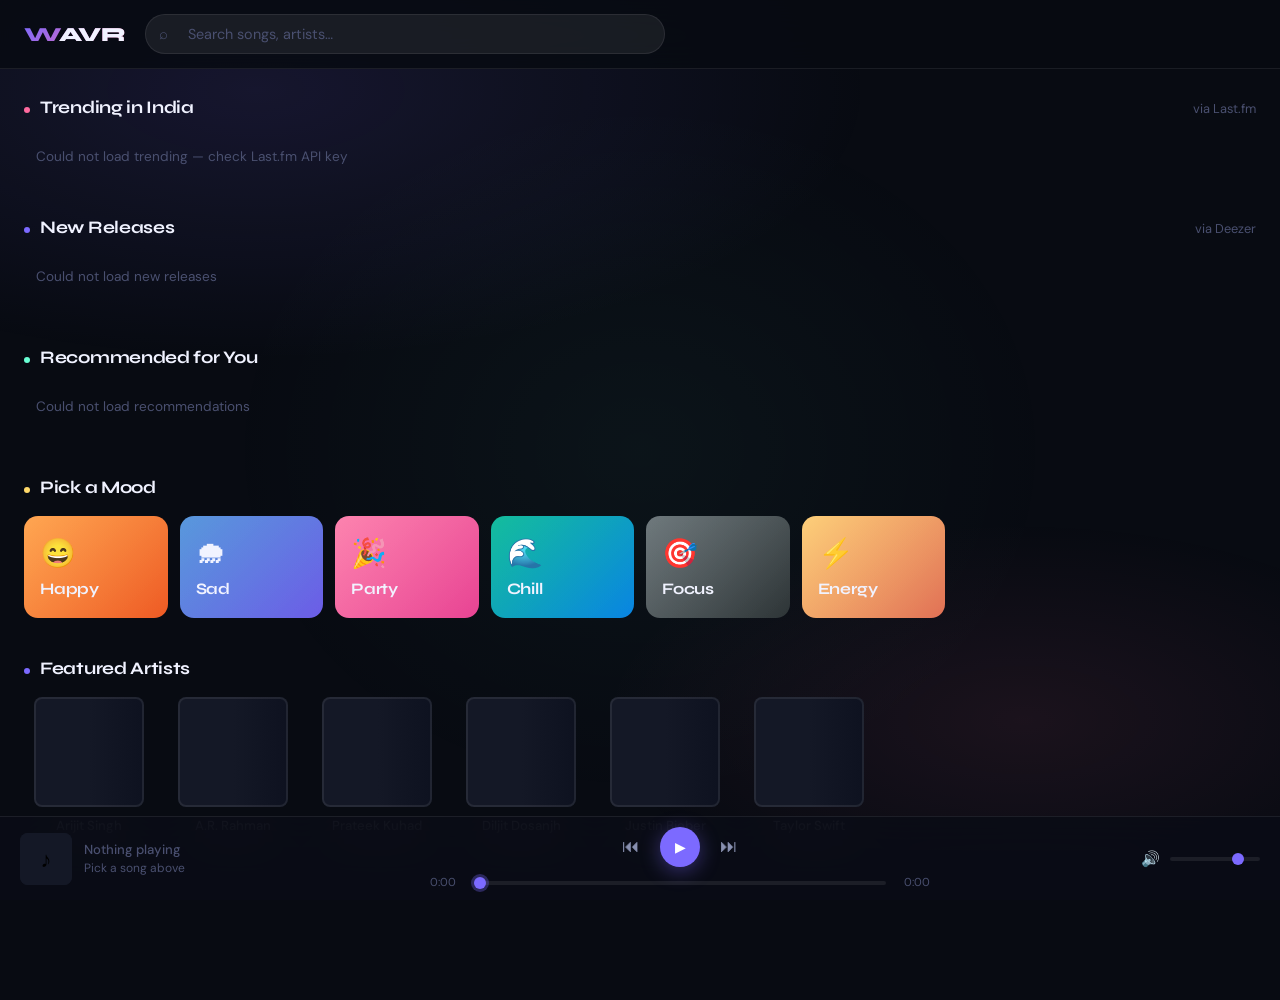
==== index.html @ fa59030a "first commit" ====
<!DOCTYPE html>
<html lang="en">
<head>
  <meta charset="UTF-8" />
  <meta name="viewport" content="width=device-width, initial-scale=1.0" />
  <title>WAVR — Your Music</title>
  <meta name="description" content="Personal music streaming powered by Last.fm & YouTube" />
  <link rel="stylesheet" href="style.css" />

  <!-- Preconnect for perf -->
  <link rel="preconnect" href="https://fonts.googleapis.com" />
  <link rel="preconnect" href="https://fonts.gstatic.com" crossorigin />

  <!-- YouTube IFrame API (loaded async) -->
  <script src="https://www.youtube.com/iframe_api"></script>
</head>
<body>

<!-- ── TOP BAR ───────────────────────────────────────────── -->
<header id="topbar">
  <div class="logo">W<span>AVR</span></div>

  <div id="search-wrap">
    <span class="search-icon">⌕</span>
    <input
      id="search-input"
      type="text"
      placeholder="Search songs, artists…"
      autocomplete="off"
      spellcheck="false"
    />
    <div id="search-results-dropdown"></div>
  </div>
</header>

<!-- ── MAIN CONTENT ──────────────────────────────────────── -->
<main id="main">

  <!-- Trending in India -->
  <section class="section">
    <div class="section-header">
      <span class="section-dot dot-pink"></span>
      <h2 class="section-title">Trending in India</h2>
      <span class="section-sub">via Last.fm</span>
    </div>
    <div id="trending-list">
      <div class="skeleton-list">
        <div class="list-track"><span class="lt-num">1</span><div class="lt-cover skeleton"></div><div class="lt-info"><div class="skeleton" style="height:12px;width:140px;border-radius:4px"></div><div class="skeleton" style="height:10px;width:90px;border-radius:4px;margin-top:6px"></div></div></div>
        <div class="list-track"><span class="lt-num">2</span><div class="lt-cover skeleton"></div><div class="lt-info"><div class="skeleton" style="height:12px;width:120px;border-radius:4px"></div><div class="skeleton" style="height:10px;width:80px;border-radius:4px;margin-top:6px"></div></div></div>
        <div class="list-track"><span class="lt-num">3</span><div class="lt-cover skeleton"></div><div class="lt-info"><div class="skeleton" style="height:12px;width:150px;border-radius:4px"></div><div class="skeleton" style="height:10px;width:100px;border-radius:4px;margin-top:6px"></div></div></div>
        <div class="list-track"><span class="lt-num">4</span><div class="lt-cover skeleton"></div><div class="lt-info"><div class="skeleton" style="height:12px;width:130px;border-radius:4px"></div><div class="skeleton" style="height:10px;width:90px;border-radius:4px;margin-top:6px"></div></div></div>
        <div class="list-track"><span class="lt-num">5</span><div class="lt-cover skeleton"></div><div class="lt-info"><div class="skeleton" style="height:12px;width:110px;border-radius:4px"></div><div class="skeleton" style="height:10px;width:70px;border-radius:4px;margin-top:6px"></div></div></div>
        <div class="list-track"><span class="lt-num">6</span><div class="lt-cover skeleton"></div><div class="lt-info"><div class="skeleton" style="height:12px;width:140px;border-radius:4px"></div><div class="skeleton" style="height:10px;width:90px;border-radius:4px;margin-top:6px"></div></div></div>
      </div>
    </div>
  </section>

  <!-- New Releases -->
  <section class="section">
    <div class="section-header">
      <span class="section-dot dot-purple"></span>
      <h2 class="section-title">New Releases</h2>
      <span class="section-sub">via Deezer</span>
    </div>
    <div class="scroll-row" id="new-releases-row">
      <div class="track-card"><div class="skeleton sk-cover"></div><div class="skeleton sk-text-l"></div><div class="skeleton sk-text-s"></div></div>
      <div class="track-card"><div class="skeleton sk-cover"></div><div class="skeleton sk-text-l"></div><div class="skeleton sk-text-s"></div></div>
      <div class="track-card"><div class="skeleton sk-cover"></div><div class="skeleton sk-text-l"></div><div class="skeleton sk-text-s"></div></div>
      <div class="track-card"><div class="skeleton sk-cover"></div><div class="skeleton sk-text-l"></div><div class="skeleton sk-text-s"></div></div>
      <div class="track-card"><div class="skeleton sk-cover"></div><div class="skeleton sk-text-l"></div><div class="skeleton sk-text-s"></div></div>
      <div class="track-card"><div class="skeleton sk-cover"></div><div class="skeleton sk-text-l"></div><div class="skeleton sk-text-s"></div></div>
    </div>
  </section>

  <!-- Recommended -->
  <section class="section">
    <div class="section-header">
      <span class="section-dot dot-green"></span>
      <h2 class="section-title">Recommended for You</h2>
    </div>
    <div class="scroll-row" id="recommended-row">
      <div class="track-card"><div class="skeleton sk-cover"></div><div class="skeleton sk-text-l"></div><div class="skeleton sk-text-s"></div></div>
      <div class="track-card"><div class="skeleton sk-cover"></div><div class="skeleton sk-text-l"></div><div class="skeleton sk-text-s"></div></div>
      <div class="track-card"><div class="skeleton sk-cover"></div><div class="skeleton sk-text-l"></div><div class="skeleton sk-text-s"></div></div>
      <div class="track-card"><div class="skeleton sk-cover"></div><div class="skeleton sk-text-l"></div><div class="skeleton sk-text-s"></div></div>
      <div class="track-card"><div class="skeleton sk-cover"></div><div class="skeleton sk-text-l"></div><div class="skeleton sk-text-s"></div></div>
      <div class="track-card"><div class="skeleton sk-cover"></div><div class="skeleton sk-text-l"></div><div class="skeleton sk-text-s"></div></div>
    </div>
  </section>

  <!-- Mood Rows -->
  <section class="section">
    <div class="section-header">
      <span class="section-dot dot-yellow"></span>
      <h2 class="section-title">Pick a Mood</h2>
    </div>
    <div class="mood-grid">
      <div class="mood-card mood-happy" onclick="playMood('happy')">
        <span class="mood-emoji">😄</span>Happy
      </div>
      <div class="mood-card mood-sad" onclick="playMood('sad')">
        <span class="mood-emoji">🌧</span>Sad
      </div>
      <div class="mood-card mood-party" onclick="playMood('party')">
        <span class="mood-emoji">🎉</span>Party
      </div>
      <div class="mood-card mood-chill" onclick="playMood('chill')">
        <span class="mood-emoji">🌊</span>Chill
      </div>
      <div class="mood-card mood-focus" onclick="playMood('focus')">
        <span class="mood-emoji">🎯</span>Focus
      </div>
      <div class="mood-card mood-energy" onclick="playMood('energy')">
        <span class="mood-emoji">⚡</span>Energy
      </div>
    </div>
  </section>

  <!-- Featured Artists -->
  <section class="section">
    <div class="section-header">
      <span class="section-dot dot-purple"></span>
      <h2 class="section-title">Featured Artists</h2>
    </div>
    <div class="scroll-row" id="artists-row">
      <div class="artist-card"><div class="artist-avatar skeleton"></div><div class="skeleton" style="height:11px;width:80px;border-radius:4px;margin:0 auto"></div></div>
      <div class="artist-card"><div class="artist-avatar skeleton"></div><div class="skeleton" style="height:11px;width:80px;border-radius:4px;margin:0 auto"></div></div>
      <div class="artist-card"><div class="artist-avatar skeleton"></div><div class="skeleton" style="height:11px;width:80px;border-radius:4px;margin:0 auto"></div></div>
      <div class="artist-card"><div class="artist-avatar skeleton"></div><div class="skeleton" style="height:11px;width:80px;border-radius:4px;margin:0 auto"></div></div>
      <div class="artist-card"><div class="artist-avatar skeleton"></div><div class="skeleton" style="height:11px;width:80px;border-radius:4px;margin:0 auto"></div></div>
      <div class="artist-card"><div class="artist-avatar skeleton"></div><div class="skeleton" style="height:11px;width:80px;border-radius:4px;margin:0 auto"></div></div>
    </div>
  </section>

</main>

<!-- ── PLAYER BAR ─────────────────────────────────────────── -->
<div id="player">

  <!-- Left: track info -->
  <div class="player-left">
    <img id="player-cover" src="data:image/svg+xml,<svg xmlns='http://www.w3.org/2000/svg' width='52' height='52'><rect fill='%23141826' width='52' height='52'/><text x='50%' y='55%' font-size='22' text-anchor='middle' dominant-baseline='middle'>♪</text></svg>" alt="cover" />
    <div class="player-track-info">
      <div id="player-title" style="color:var(--text3);font-size:.82rem">Nothing playing</div>
      <div id="player-artist" style="color:var(--text3);font-size:.75rem">Pick a song above</div>
    </div>
  </div>

  <!-- Center: controls + progress -->
  <div class="player-center">
    <div class="player-controls">
      <button class="ctrl-btn" id="prev-btn" title="Previous">⏮</button>
      <button id="play-btn" title="Play / Pause">▶</button>
      <button class="ctrl-btn" id="next-btn" title="Next">⏭</button>
    </div>
    <div class="player-progress">
      <span class="time-label" id="time-current">0:00</span>
      <input type="range" id="progress-bar" min="0" max="100" value="0" />
      <span class="time-label" id="time-total">0:00</span>
    </div>
  </div>

  <!-- Right: volume -->
  <div class="player-right">
    <span class="vol-icon">🔊</span>
    <input type="range" id="volume-bar" min="0" max="100" value="80" />
  </div>

</div>

<!-- YouTube player target — must NOT be display:none, hidden via CSS position trick -->
<div id="yt-frame"></div>

<!-- Toast -->
<div id="toast"></div>

<!-- Scripts -->
<script src="config.js"></script>
<script src="app.js"></script>

</body>
</html>
---- style.css ----
@import url('https://fonts.googleapis.com/css2?family=Syne:wght@400;600;700;800&family=DM+Sans:ital,wght@0,300;0,400;0,500;1,300&display=swap');

:root {
  --bg: #080b12;
  --bg2: #0e1220;
  --bg3: #141826;
  --surface: rgba(255,255,255,0.04);
  --surface2: rgba(255,255,255,0.07);
  --border: rgba(255,255,255,0.08);
  --accent: #7c6aff;
  --accent2: #ff6a9f;
  --accent3: #6affd4;
  --text: #f0f2ff;
  --text2: #8890b0;
  --text3: #4a5070;
  --player-h: 84px;
  --radius: 14px;
  --radius-sm: 8px;
}

*, *::before, *::after { box-sizing: border-box; margin: 0; padding: 0; }

html { scroll-behavior: smooth; }

body {
  font-family: 'DM Sans', sans-serif;
  background: var(--bg);
  color: var(--text);
  min-height: 100vh;
  padding-bottom: calc(var(--player-h) + 20px);
  overflow-x: hidden;
}

/* ── BACKGROUND MESH ── */
body::before {
  content: '';
  position: fixed;
  inset: 0;
  background:
    radial-gradient(ellipse 80% 50% at 20% 10%, rgba(124,106,255,0.12) 0%, transparent 60%),
    radial-gradient(ellipse 60% 40% at 80% 80%, rgba(255,106,159,0.08) 0%, transparent 55%),
    radial-gradient(ellipse 50% 60% at 50% 50%, rgba(106,255,212,0.04) 0%, transparent 65%);
  pointer-events: none;
  z-index: 0;
}

/* ── SCROLLBAR ── */
::-webkit-scrollbar { width: 4px; }
::-webkit-scrollbar-track { background: transparent; }
::-webkit-scrollbar-thumb { background: var(--border); border-radius: 2px; }

/* ── TOPBAR ── */
#topbar {
  position: sticky;
  top: 0;
  z-index: 100;
  background: rgba(8,11,18,0.85);
  backdrop-filter: blur(20px);
  -webkit-backdrop-filter: blur(20px);
  border-bottom: 1px solid var(--border);
  padding: 14px 24px;
  display: flex;
  align-items: center;
  gap: 20px;
}

.logo {
  font-family: 'Syne', sans-serif;
  font-weight: 800;
  font-size: 1.25rem;
  letter-spacing: -0.5px;
  background: linear-gradient(135deg, var(--accent), var(--accent2));
  -webkit-background-clip: text;
  -webkit-text-fill-color: transparent;
  background-clip: text;
  white-space: nowrap;
  flex-shrink: 0;
}

.logo span { -webkit-text-fill-color: var(--text); }

/* ── SEARCH ── */
#search-wrap {
  position: relative;
  flex: 1;
  max-width: 520px;
}

#search-input {
  width: 100%;
  background: var(--surface2);
  border: 1px solid var(--border);
  border-radius: 50px;
  padding: 10px 18px 10px 42px;
  color: var(--text);
  font-family: 'DM Sans', sans-serif;
  font-size: 0.9rem;
  outline: none;
  transition: border-color 0.2s, background 0.2s;
}

#search-input::placeholder { color: var(--text3); }
#search-input:focus { border-color: var(--accent); background: rgba(124,106,255,0.08); }

.search-icon {
  position: absolute;
  left: 14px;
  top: 50%;
  transform: translateY(-50%);
  color: var(--text3);
  pointer-events: none;
  font-size: 0.95rem;
}

#search-results-dropdown {
  position: absolute;
  top: calc(100% + 8px);
  left: 0; right: 0;
  background: var(--bg2);
  border: 1px solid var(--border);
  border-radius: var(--radius);
  max-height: 380px;
  overflow-y: auto;
  z-index: 200;
  display: none;
  box-shadow: 0 20px 60px rgba(0,0,0,0.6);
}

#search-results-dropdown.open { display: block; }

.search-result-item {
  display: flex;
  align-items: center;
  gap: 12px;
  padding: 10px 14px;
  cursor: pointer;
  transition: background 0.15s;
  border-bottom: 1px solid var(--border);
}
.search-result-item:last-child { border-bottom: none; }
.search-result-item:hover { background: var(--surface2); }

.sri-cover {
  width: 42px; height: 42px;
  border-radius: 6px;
  object-fit: cover;
  flex-shrink: 0;
  background: var(--bg3);
}

.sri-info { overflow: hidden; }
.sri-name { font-size: 0.88rem; font-weight: 500; white-space: nowrap; overflow: hidden; text-overflow: ellipsis; }
.sri-artist { font-size: 0.78rem; color: var(--text2); white-space: nowrap; overflow: hidden; text-overflow: ellipsis; }

/* ── MAIN ── */
#main {
  position: relative;
  z-index: 1;
  padding: 28px 24px 12px;
  max-width: 1400px;
  margin: 0 auto;
}

/* ── SECTION ── */
.section { margin-bottom: 40px; }

.section-header {
  display: flex;
  align-items: baseline;
  gap: 10px;
  margin-bottom: 18px;
}

.section-title {
  font-family: 'Syne', sans-serif;
  font-weight: 700;
  font-size: 1.1rem;
  letter-spacing: -0.3px;
}

.section-dot {
  width: 6px; height: 6px;
  border-radius: 50%;
  flex-shrink: 0;
}

.dot-purple { background: var(--accent); }
.dot-pink   { background: var(--accent2); }
.dot-green  { background: var(--accent3); }
.dot-yellow { background: #ffd96a; }

.section-sub {
  font-size: 0.8rem;
  color: var(--text3);
  margin-left: auto;
  cursor: pointer;
  transition: color 0.2s;
}
.section-sub:hover { color: var(--accent); }

/* ── HORIZONTAL SCROLL ROW ── */
.scroll-row {
  display: flex;
  gap: 14px;
  overflow-x: auto;
  padding-bottom: 10px;
  scrollbar-width: none;
  -ms-overflow-style: none;
}
.scroll-row::-webkit-scrollbar { display: none; }

/* ── TRACK CARD ── */
.track-card {
  flex-shrink: 0;
  width: 160px;
  cursor: pointer;
  transition: transform 0.2s;
}
.track-card:hover { transform: translateY(-4px); }
.track-card:hover .track-card-cover-wrap::after { opacity: 1; }

.track-card-cover-wrap {
  position: relative;
  width: 160px; height: 160px;
  border-radius: var(--radius);
  overflow: hidden;
  margin-bottom: 10px;
  background: var(--bg3);
}

.track-card-cover-wrap::after {
  content: '▶';
  position: absolute;
  inset: 0;
  display: flex;
  align-items: center;
  justify-content: center;
  font-size: 2rem;
  background: rgba(0,0,0,0.5);
  opacity: 0;
  transition: opacity 0.2s;
  color: #fff;
}

.track-card img {
  width: 100%; height: 100%;
  object-fit: cover;
  display: block;
}

.track-card-name {
  font-size: 0.85rem;
  font-weight: 500;
  white-space: nowrap;
  overflow: hidden;
  text-overflow: ellipsis;
}

.track-card-artist {
  font-size: 0.78rem;
  color: var(--text2);
  white-space: nowrap;
  overflow: hidden;
  text-overflow: ellipsis;
  margin-top: 2px;
}

/* ── MOOD GRID ── */
.mood-grid {
  display: grid;
  grid-template-columns: repeat(auto-fill, minmax(130px, 1fr));
  gap: 12px;
}

.mood-card {
  border-radius: var(--radius);
  padding: 20px 16px;
  cursor: pointer;
  font-family: 'Syne', sans-serif;
  font-weight: 700;
  font-size: 1rem;
  letter-spacing: -0.2px;
  transition: transform 0.2s, filter 0.2s;
  position: relative;
  overflow: hidden;
}
.mood-card:hover { transform: scale(1.04); filter: brightness(1.1); }

.mood-card::before {
  content: '';
  position: absolute;
  inset: 0;
  background: linear-gradient(135deg, rgba(255,255,255,0.08) 0%, transparent 100%);
}

.mood-emoji {
  font-size: 1.8rem;
  display: block;
  margin-bottom: 8px;
}

.mood-happy  { background: linear-gradient(135deg, #ff9f43, #ee5a24); }
.mood-sad    { background: linear-gradient(135deg, #4a90d9, #6c5ce7); }
.mood-party  { background: linear-gradient(135deg, #fd79a8, #e84393); }
.mood-chill  { background: linear-gradient(135deg, #00b894, #0984e3); }
.mood-focus  { background: linear-gradient(135deg, #636e72, #2d3436); }
.mood-energy { background: linear-gradient(135deg, #fdcb6e, #e17055); }

/* ── ARTIST CARD ── */
.artist-card {
  flex-shrink: 0;
  width: 130px;
  text-align: center;
  cursor: pointer;
  transition: transform 0.2s;
}
.artist-card:hover { transform: translateY(-4px); }

.artist-avatar {
  width: 110px; height: 110px;
  border-radius: 50%;
  object-fit: cover;
  margin: 0 auto 10px;
  display: block;
  background: var(--bg3);
  border: 2px solid var(--border);
}

.artist-name {
  font-size: 0.82rem;
  font-weight: 500;
  white-space: nowrap;
  overflow: hidden;
  text-overflow: ellipsis;
}

/* ── LIST TRACK (trending) ── */
.list-track {
  display: flex;
  align-items: center;
  gap: 14px;
  padding: 8px 12px;
  border-radius: var(--radius-sm);
  cursor: pointer;
  transition: background 0.15s;
  border-bottom: 1px solid var(--border);
}
.list-track:last-child { border-bottom: none; }
.list-track:hover { background: var(--surface2); }

.lt-num {
  width: 24px;
  text-align: right;
  font-size: 0.8rem;
  color: var(--text3);
  font-family: 'Syne', sans-serif;
  font-weight: 700;
}

.lt-cover {
  width: 44px; height: 44px;
  border-radius: 6px;
  object-fit: cover;
  flex-shrink: 0;
  background: var(--bg3);
}

.lt-info { flex: 1; overflow: hidden; }
.lt-name   { font-size: 0.88rem; font-weight: 500; white-space: nowrap; overflow: hidden; text-overflow: ellipsis; }
.lt-artist { font-size: 0.78rem; color: var(--text2); white-space: nowrap; overflow: hidden; text-overflow: ellipsis; margin-top: 2px; }

.lt-duration {
  font-size: 0.78rem;
  color: var(--text3);
  flex-shrink: 0;
  font-variant-numeric: tabular-nums;
}

/* ── PLAYER ── */
#player {
  position: fixed;
  bottom: 0; left: 0; right: 0;
  z-index: 300;
  height: var(--player-h);
  background: rgba(10,13,22,0.92);
  backdrop-filter: blur(24px);
  -webkit-backdrop-filter: blur(24px);
  border-top: 1px solid var(--border);
  display: flex;
  align-items: center;
  padding: 0 20px;
  gap: 20px;
}

/* left: track info */
.player-left {
  display: flex;
  align-items: center;
  gap: 12px;
  width: 240px;
  flex-shrink: 0;
}

#player-cover {
  width: 52px; height: 52px;
  border-radius: 8px;
  object-fit: cover;
  background: var(--bg3);
  flex-shrink: 0;
}

.player-track-info { overflow: hidden; }
#player-title   { font-size: 0.88rem; font-weight: 500; white-space: nowrap; overflow: hidden; text-overflow: ellipsis; }
#player-artist  { font-size: 0.78rem; color: var(--text2); white-space: nowrap; overflow: hidden; text-overflow: ellipsis; margin-top: 2px; }

/* center: controls */
.player-center {
  flex: 1;
  display: flex;
  flex-direction: column;
  align-items: center;
  gap: 8px;
}

.player-controls {
  display: flex;
  align-items: center;
  gap: 16px;
}

.ctrl-btn {
  background: none;
  border: none;
  color: var(--text2);
  cursor: pointer;
  font-size: 1.1rem;
  padding: 4px;
  transition: color 0.15s, transform 0.15s;
  line-height: 1;
}
.ctrl-btn:hover { color: var(--text); transform: scale(1.1); }

#play-btn {
  width: 40px; height: 40px;
  border-radius: 50%;
  background: var(--accent);
  color: #fff;
  font-size: 0.9rem;
  display: flex;
  align-items: center;
  justify-content: center;
  border: none;
  cursor: pointer;
  transition: background 0.15s, transform 0.15s;
  box-shadow: 0 4px 20px rgba(124,106,255,0.4);
}
#play-btn:hover { background: #9a8bff; transform: scale(1.08); }

/* progress */
.player-progress {
  width: 100%;
  display: flex;
  align-items: center;
  gap: 10px;
  max-width: 500px;
}

.time-label {
  font-size: 0.72rem;
  color: var(--text3);
  font-variant-numeric: tabular-nums;
  flex-shrink: 0;
  width: 34px;
}
.time-label:last-child { text-align: right; }

#progress-bar {
  flex: 1;
  height: 4px;
  -webkit-appearance: none;
  appearance: none;
  border-radius: 2px;
  background: var(--border);
  outline: none;
  cursor: pointer;
  accent-color: var(--accent);
}
#progress-bar::-webkit-slider-thumb {
  -webkit-appearance: none;
  width: 12px; height: 12px;
  border-radius: 50%;
  background: var(--accent);
  cursor: pointer;
  box-shadow: 0 0 0 3px rgba(124,106,255,0.3);
}

/* right: volume */
.player-right {
  display: flex;
  align-items: center;
  gap: 10px;
  width: 160px;
  justify-content: flex-end;
  flex-shrink: 0;
}

.vol-icon { font-size: 0.95rem; color: var(--text3); }

#volume-bar {
  width: 90px;
  height: 4px;
  -webkit-appearance: none;
  appearance: none;
  border-radius: 2px;
  background: var(--border);
  outline: none;
  cursor: pointer;
  accent-color: var(--accent);
}
#volume-bar::-webkit-slider-thumb {
  -webkit-appearance: none;
  width: 12px; height: 12px;
  border-radius: 50%;
  background: var(--accent);
  cursor: pointer;
}

/* ── HIDDEN YOUTUBE ── */
/* YouTube IFrame must NOT be display:none — breaks the API */
#yt-frame {
  position: fixed;
  width: 1px;
  height: 1px;
  bottom: -2px;
  left: -2px;
  overflow: hidden;
  opacity: 0;
  pointer-events: none;
}

/* ── LOADING SKELETON ── */
.skeleton {
  background: linear-gradient(90deg, var(--bg3) 25%, var(--bg2) 50%, var(--bg3) 75%);
  background-size: 200% 100%;
  animation: shimmer 1.4s infinite;
  border-radius: var(--radius-sm);
}
@keyframes shimmer {
  0%   { background-position: 200% 0; }
  100% { background-position: -200% 0; }
}
.sk-cover { width: 160px; height: 160px; border-radius: var(--radius); flex-shrink: 0; }
.sk-text-l { height: 12px; width: 120px; margin-top: 10px; }
.sk-text-s { height: 10px; width: 80px;  margin-top: 6px; }

/* ── TOAST ── */
#toast {
  position: fixed;
  bottom: calc(var(--player-h) + 16px);
  left: 50%;
  transform: translateX(-50%) translateY(20px);
  background: var(--bg2);
  border: 1px solid var(--border);
  color: var(--text);
  padding: 10px 20px;
  border-radius: 50px;
  font-size: 0.85rem;
  opacity: 0;
  pointer-events: none;
  transition: opacity 0.3s, transform 0.3s;
  z-index: 400;
  white-space: nowrap;
}
#toast.show {
  opacity: 1;
  transform: translateX(-50%) translateY(0);
}

/* ── NOW PLAYING INDICATOR ── */
.now-playing .track-card-cover-wrap::after { opacity: 1; content: '♪'; background: rgba(124,106,255,0.5); }
.now-playing .track-card-name { color: var(--accent); }

/* ── RESPONSIVE ── */
@media (max-width: 680px) {
  #topbar { padding: 10px 16px; gap: 12px; }
  .logo { font-size: 1rem; }
  #main { padding: 20px 16px 10px; }
  .player-left { width: auto; }
  .player-right { display: none; }
  #player { padding: 0 12px; gap: 12px; }
  .track-card { width: 140px; }
  .track-card-cover-wrap { width: 140px; height: 140px; }
}

@media (max-width: 400px) {
  .player-center { display: none; }
  #player { justify-content: space-between; }
  #play-btn { width: 46px; height: 46px; font-size: 1.1rem; }
}
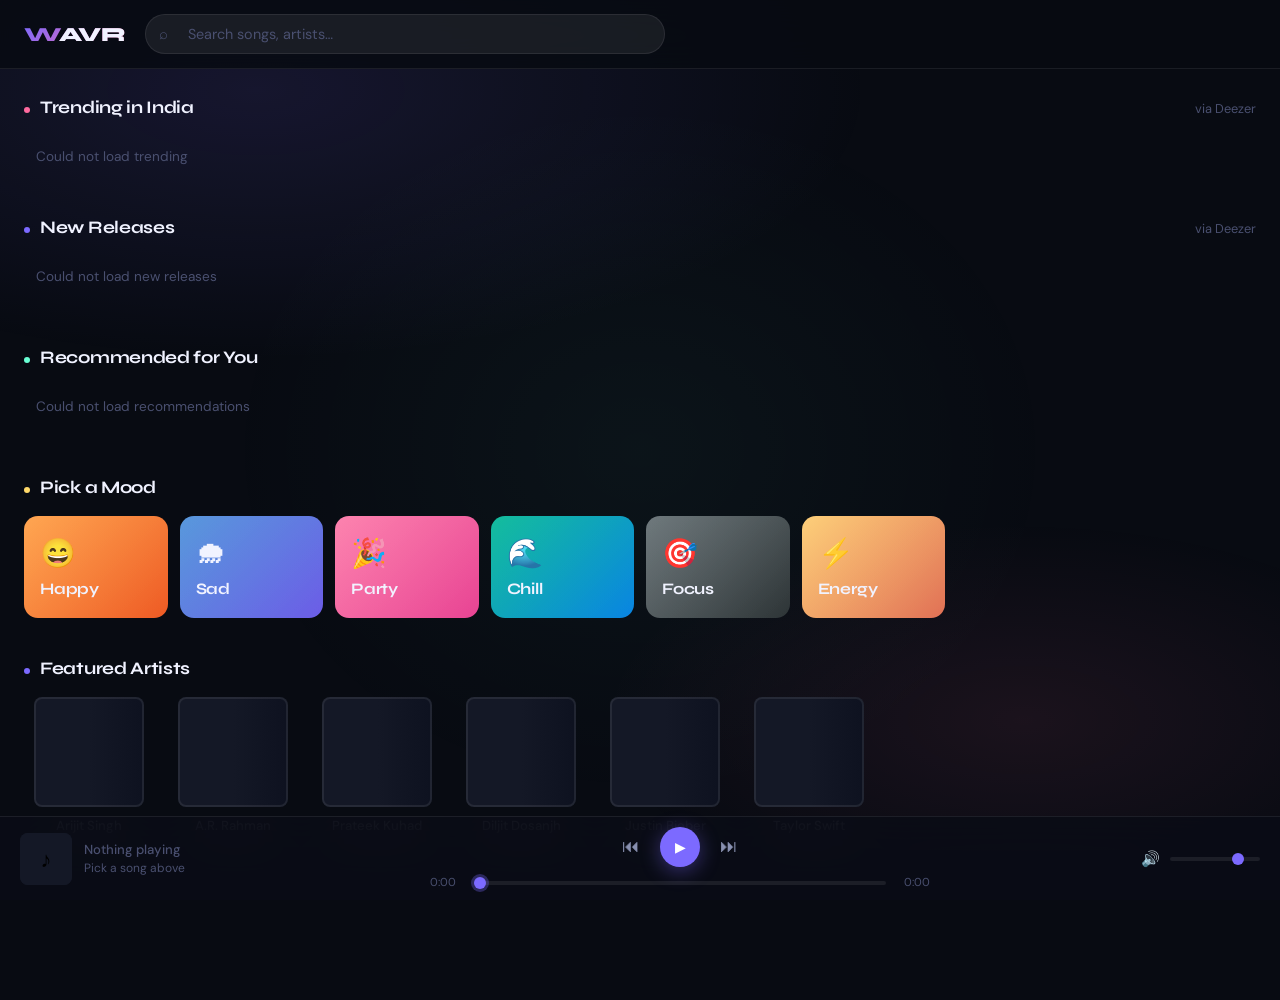
==== commit 52e819a5: "replace lastfm with deezer" ====
--- a/index.html
+++ b/index.html
@@ -41,7 +41,7 @@
     <div class="section-header">
       <span class="section-dot dot-pink"></span>
       <h2 class="section-title">Trending in India</h2>
-      <span class="section-sub">via Last.fm</span>
+      <span class="section-sub">via Deezer</span>
     </div>
     <div id="trending-list">
       <div class="skeleton-list">
